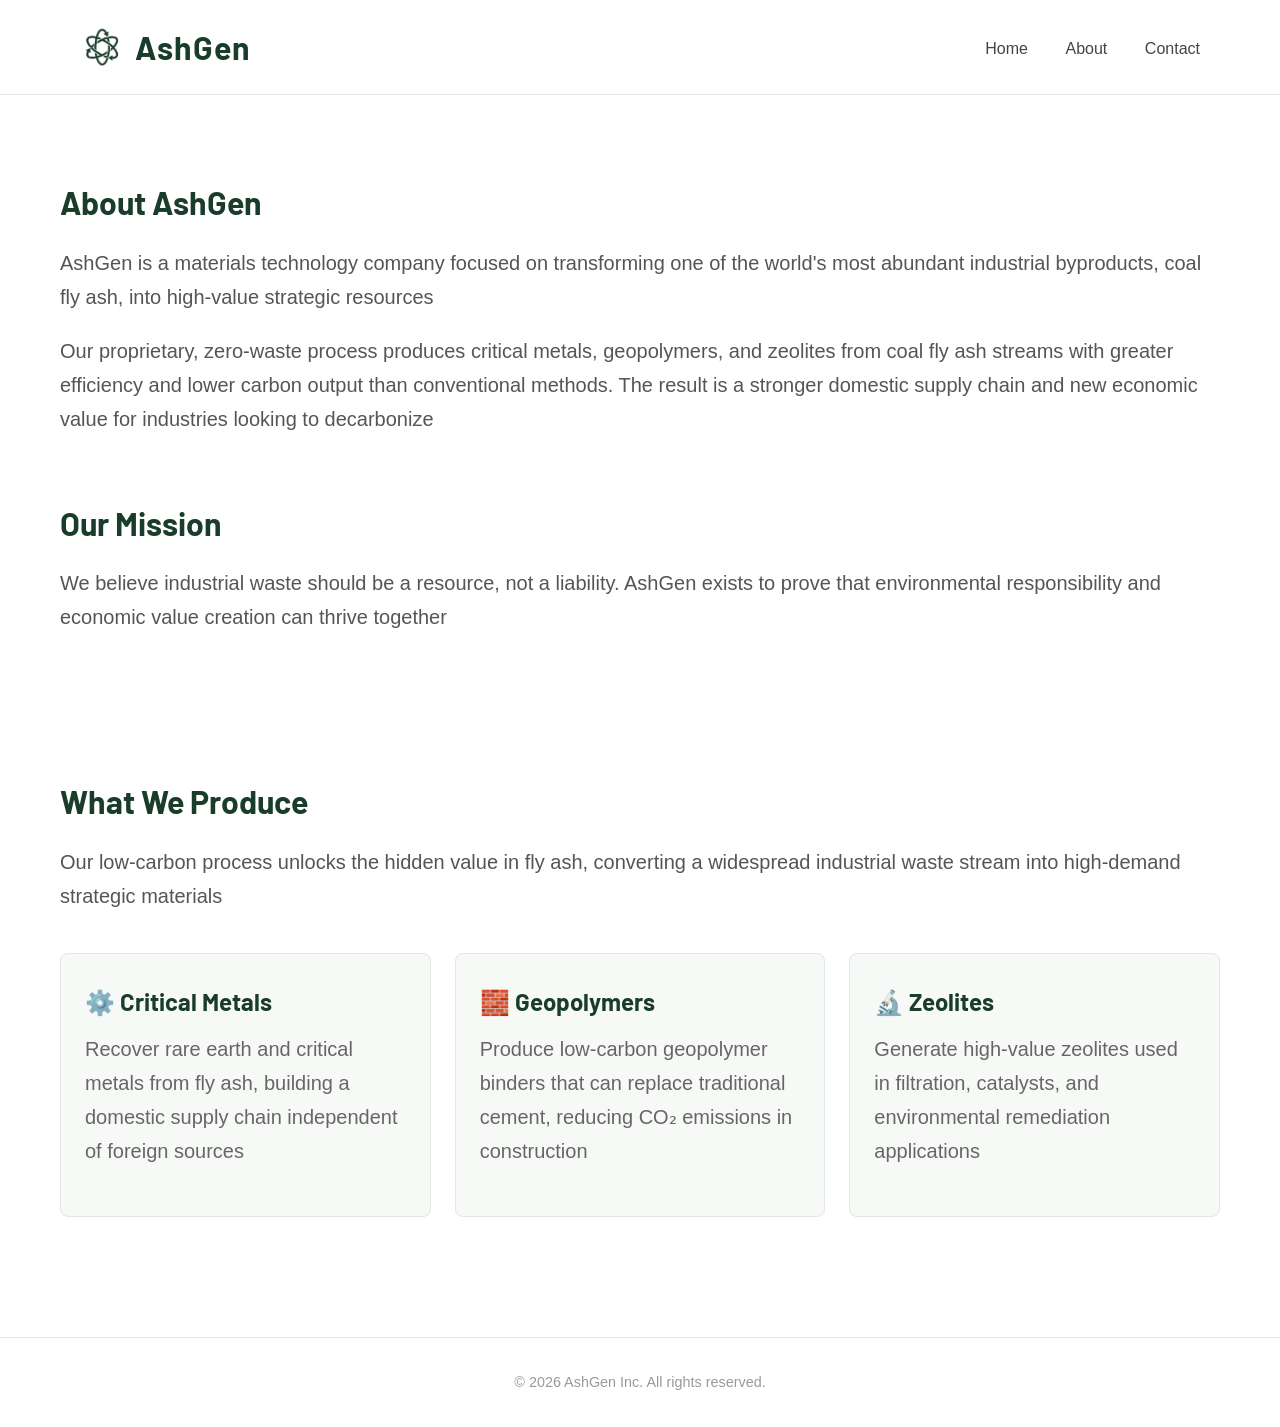
==== about.html @ aece2b5c "Company framing updates" ====
<!DOCTYPE html>
<html lang="en">
<head>
  <meta charset="UTF-8" />
  <meta name="viewport" content="width=device-width, initial-scale=1.0"/>
  <title>About — AshGen</title>
  <link rel="stylesheet" href="css/style.css" />
  <link href="https://fonts.googleapis.com/css2?family=Barlow:wght@600;700&display=swap" rel="stylesheet" />
</head>
<body>

  <nav>
    <a class="nav-logo" href="index.html">
      <img src="images/logo.png" alt="AshGen Logo" />
      AshGen
    </a>
    <div class="nav-links">
      <a href="index.html">Home</a>
      <a href="about.html">About</a>
      <a href="contact.html">Contact</a>
    </div>
  </nav>

  <div class="section" style="padding-top: 80px;">
    <h2>About AshGen</h2>
    <p>AshGen is a materials technology company focused on transforming one of the world's most abundant industrial byproducts, coal fly ash, into high-value strategic resources</p>
    <p>Our proprietary, zero-waste process produces critical metals, geopolymers, and zeolites from coal fly ash streams with greater efficiency and lower carbon output than conventional methods. The result is a stronger domestic supply chain and new economic value for industries looking to decarbonize</p>

    <h2 style="margin-top: 60px;">Our Mission</h2>
    <p>We believe industrial waste should be a resource, not a liability. AshGen exists to prove that environmental responsibility and economic value creation can thrive together</p>
  </div>
    
  <div class="section">
    <h2>What We Produce</h2>
    <p>Our low-carbon process unlocks the hidden value in fly ash, converting a widespread industrial waste stream into high-demand strategic materials</p>
    <div class="cards">
      <div class="card">
        <h3>⚙️ Critical Metals</h3>
        <p>Recover rare earth and critical metals from fly ash, building a domestic supply chain independent of foreign sources</p>
      </div>
      <div class="card">
        <h3>🧱 Geopolymers</h3>
        <p>Produce low-carbon geopolymer binders that can replace traditional cement, reducing CO₂ emissions in construction</p>
      </div>
      <div class="card">
        <h3>🔬 Zeolites</h3>
        <p>Generate high-value zeolites used in filtration, catalysts, and environmental remediation applications</p>
      </div>
    </div>
  </div>

  <footer>
    &copy; 2026 AshGen Inc. All rights reserved.
  </footer>

</body>
</html>
---- css/style.css ----
* {
  margin: 0;
  padding: 0;
  box-sizing: border-box;
}

body {
  font-family: 'Segoe UI', Arial, sans-serif;
  color: #222;
  background-color: #ffffff;
  line-height: 1.7;
  font-size: 20px;
}

h1, h2, h3, .nav-logo {
  font-family: 'Barlow', Arial, sans-serif;
  font-weight: 700;
}

/* Navigation */
nav {
  display: flex;
  justify-content: space-between;
  align-items: center;
  padding: 20px 80px;
  background-color: #fff;
  border-bottom: 1px solid #e5e5e5;
  position: sticky;
  top: 0;
  z-index: 100;
}

.nav-logo {
  font-size: 2rem;
  font-weight: 700;
  color: #1a3d2b;
  text-decoration: none;
  letter-spacing: 1px;
  display: flex;
  align-items: center;
  gap: 10px;
}

.nav-logo img {
  height: 40px;
  width: auto;
}

.nav-links a {
  margin-left: 32px;
  text-decoration: none;
  color: #444;
  font-size: 1rem;
  font-weight: 500;
  transition: color 0.2s;
}

.nav-links a:hover {
  color: #1a3d2b;
}

/* Hero */
.hero {
  padding: 60px 60px;
  max-width: 1400px;
  width: 100%;
  margin: 0 auto;
  box-sizing: border-box;
}

.hero h1 {
  font-size: 3rem;
  font-weight: 700;
  color: #1a3d2b;
  line-height: 1.2;
  margin-bottom: 24px;
}

.hero p {
  color: #555;
  max-width: 1400px;
  margin-bottom: 36px;
}

.btn {
  display: inline-block;
  padding: 14px 32px;
  background-color: #1a3d2b;
  color: #fff;
  text-decoration: none;
  border-radius: 4px;
  font-size: 1rem;
  font-weight: 600;
  transition: background-color 0.2s;
}

.btn:hover {
  background-color: #245c3f;
}

/* Sections */
.section {
  padding: 60px 60px;
  max-width: 1400px;
  width: 100%;
  margin: 0 auto;
  box-sizing: border-box;
}

.section h2 {
  font-size: 2rem;
  color: #1a3d2b;
  margin-bottom: 16px;
}

.section p {
  color: #555;
  max-width: 1400px;
  margin-bottom: 20px;
}

/* Cards */
.cards {
  display: flex;
  gap: 24px;
  flex-wrap: wrap;
  margin-top: 40px;
}

.card {
  flex: 1;
  min-width: 220px;
  background: #f7f9f7;
  border: 1px solid #e0e8e2;
  border-radius: 8px;
  padding: 28px 24px;
}

.card h3 {
  color: #1a3d2b;
  margin-bottom: 10px;
  font-size: 1.5rem;
}

.card p {
  color: #666;
}

/* Contact Form */
.contact-form {
  max-width: 580px;
  margin: 0 auto;
}

.contact-form input,
.contact-form textarea {
  width: 100%;
  padding: 14px 16px;
  margin-bottom: 18px;
  border: 1px solid #ccc;
  border-radius: 4px;
  font-size: 1rem;
  font-family: inherit;
  background: #fafafa;
  transition: border-color 0.2s;
}

.contact-form input:focus,
.contact-form textarea:focus {
  outline: none;
  border-color: #1a3d2b;
}

.contact-form textarea {
  height: 150px;
  resize: vertical;
}

.contact-form button {
  padding: 14px 36px;
  background-color: #1a3d2b;
  color: white;
  border: none;
  border-radius: 4px;
  font-size: 1rem;
  font-weight: 600;
  cursor: pointer;
  transition: background-color 0.2s;
}

.contact-form button:hover {
  background-color: #245c3f;
}

/* Footer */
footer {
  text-align: center;
  padding: 32px;
  border-top: 1px solid #e5e5e5;
  color: #999;
  font-size: 0.9rem;
  margin-top: 60px;
}

/* Image Gallery */
.image-gallery {
  display: flex;
  gap: 24px;
  flex-wrap: wrap;
  margin-top: 40px;
}

.image-gallery img {
  width: 100%;
  max-width: 420px;
  height: 260px;
  object-fit: cover;
  border-radius: 12px;
  flex: 1;
  min-width: 280px;
}

.why-ashgen {
  background: #f7f9f7;
  border-radius: 8px;
}

/* Mobile Responsive */
@media (max-width: 768px) {

  nav {
    padding: 16px 24px;
    flex-wrap: wrap;
    gap: 12px;
  }

  .nav-links a {
    margin-left: 16px;
  }

  .hero {
    padding: 60px 24px;
  }

  .hero h1 {
    font-size: 2rem;
  }

  .section {
    padding: 60px 24px;
  }

  .section h2 {
    font-size: 1.5rem;
  }

  .cards {
    flex-direction: column;
  }

  .card {
    min-width: unset;
    width: 100%;
  }

  .image-gallery {
    flex-direction: column;
  }

  .image-gallery img {
    max-width: 100%;
    height: 200px;
  }

  .contact-form {
    width: 100%;
  }

  .btn {
    width: 100%;
    text-align: center;
  }

  footer {
    padding: 24px 16px;
  }

}
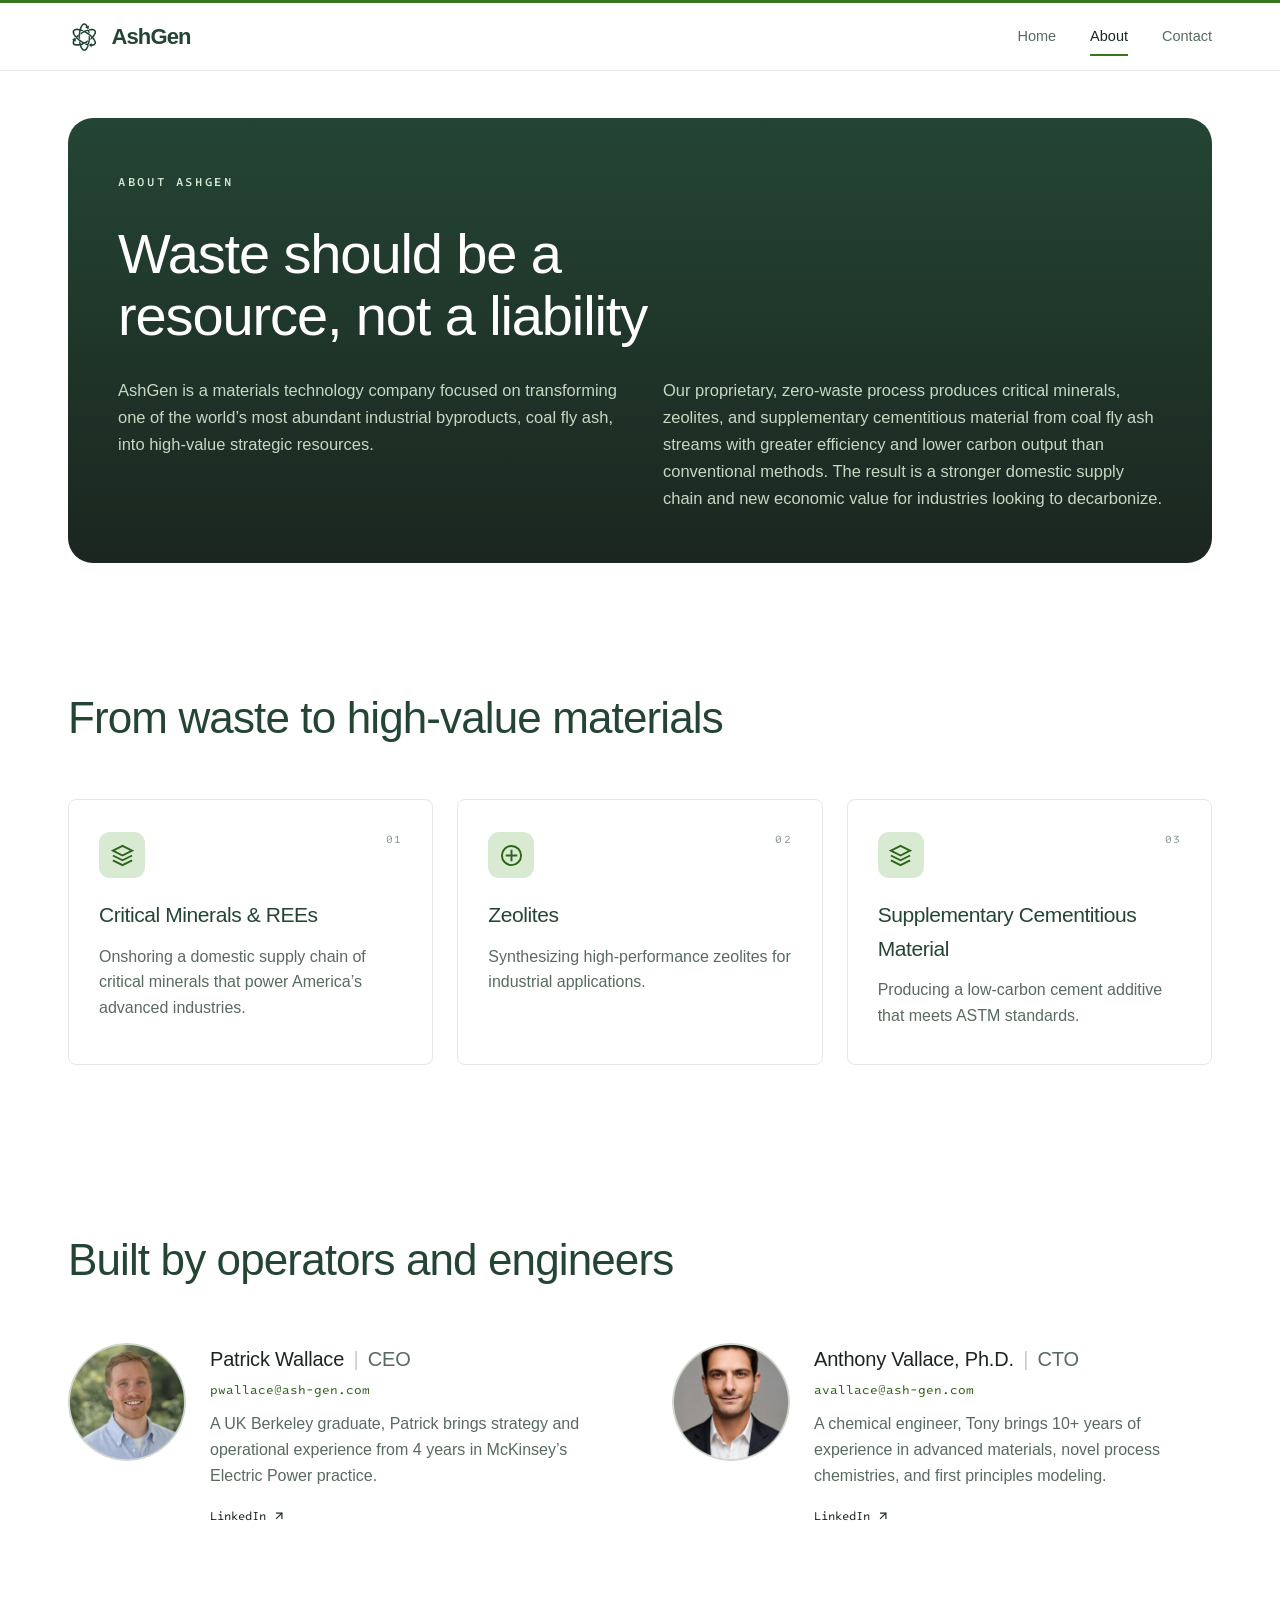
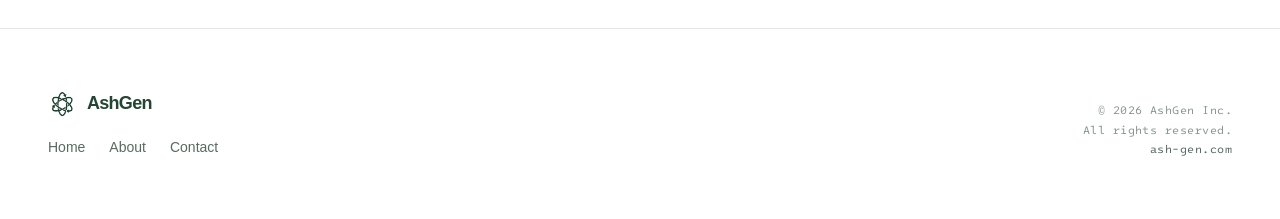
==== commit 07c0423b: "New website" ====
--- a/about.html
+++ b/about.html
@@ -5,52 +5,126 @@
   <meta name="viewport" content="width=device-width, initial-scale=1.0"/>
   <title>About — AshGen</title>
   <link rel="stylesheet" href="css/style.css" />
-  <link href="https://fonts.googleapis.com/css2?family=Barlow:wght@600;700&display=swap" rel="stylesheet" />
+  <link href="https://fonts.googleapis.com/css2?family=Intel+One+Mono:wght@400;500&display=swap" rel="stylesheet" />
 </head>
 <body>
 
+  <div class="topline"></div>
+
   <nav>
-    <a class="nav-logo" href="index.html">
-      <img src="images/logo.png" alt="AshGen Logo" />
-      AshGen
-    </a>
-    <div class="nav-links">
-      <a href="index.html">Home</a>
-      <a href="about.html">About</a>
-      <a href="contact.html">Contact</a>
+    <div class="nav-container">
+      <a class="nav-logo" href="index.html">
+        <img src="images/logo.png" alt="AshGen Logo" />
+        AshGen
+      </a>
+      <div class="nav-links">
+        <a href="index.html">Home</a>
+        <a href="about.html" class="active">About</a>
+        <a href="contact.html">Contact</a>
+      </div>
     </div>
   </nav>
 
-  <div class="section" style="padding-top: 80px;">
-    <h2>About AshGen</h2>
-    <p>AshGen is a materials technology company focused on transforming one of the world's most abundant industrial byproducts, coal fly ash, into high-value strategic resources</p>
-    <p>Our proprietary, zero-waste process produces critical metals, geopolymers, and zeolites from coal fly ash streams with greater efficiency and lower carbon output than conventional methods. The result is a stronger domestic supply chain and new economic value for industries looking to decarbonize</p>
+  <main>
+    <section class="about-hero-section">
+      <div class="about-hero-card">
+        <span class="panel-tag color-pale">About AshGen</span>
+        <h1>Waste should be a resource, not a liability</h1>
+        
+        <div class="about-hero-grid">
+          <p class="hero-desc-p">AshGen is a materials technology company focused on transforming one of the world’s most abundant industrial byproducts, coal fly ash, into high-value strategic resources.</p>
+          <p class="hero-desc-p">Our proprietary, zero-waste process produces critical minerals, zeolites, and supplementary cementitious material from coal fly ash streams with greater efficiency and lower carbon output than conventional methods. The result is a stronger domestic supply chain and new economic value for industries looking to decarbonize.</p>
+        </div>
+      </div>
+    </section>
 
-    <h2 style="margin-top: 60px;">Our Mission</h2>
-    <p>We believe industrial waste should be a resource, not a liability. AshGen exists to prove that environmental responsibility and economic value creation can thrive together</p>
-  </div>
-    
-  <div class="section">
-    <h2>What We Produce</h2>
-    <p>Our low-carbon process unlocks the hidden value in fly ash, converting a widespread industrial waste stream into high-demand strategic materials</p>
-    <div class="cards">
-      <div class="card">
-        <h3>⚙️ Critical Metals</h3>
-        <p>Recover rare earth and critical metals from fly ash, building a domestic supply chain independent of foreign sources</p>
+    <section class="value-section">
+      <div class="value-container" style="padding: 0;">
+        <h2>From waste to high-value materials</h2>
+        <div class="value-grid">
+          
+          <div class="value-card">
+            <span class="card-num">01</span>
+            <div class="icon-wrap">
+              <svg width="23" height="23" viewBox="0 0 24 24" fill="none" stroke="#2F6418" stroke-width="2"><path d="M12 2L2 7l10 5 10-5-10-5zM2 17l10 5 10-5M2 12l10 5 10-5"/></svg>
+            </div>
+            <h3>Critical Minerals & REEs</h3>
+            <p>Onshoring a domestic supply chain of critical minerals that power America’s advanced industries.</p>
+          </div>
+
+          <div class="value-card">
+            <span class="card-num">02</span>
+            <div class="icon-wrap">
+              <svg width="23" height="23" viewBox="0 0 24 24" fill="none" stroke="#2F6418" stroke-width="2"><path d="M12 22c5.523 0 10-4.477 10-10S17.523 2 12 2 2 6.477 2 12s4.477 10 10 10z"/><path d="M12 6v12M6 12h12"/></svg>
+            </div>
+            <h3>Zeolites</h3>
+            <p>Synthesizing high-performance zeolites for industrial applications.</p>
+          </div>
+
+          <div class="value-card">
+            <span class="card-num">03</span>
+            <div class="icon-wrap">
+              <svg width="23" height="23" viewBox="0 0 24 24" fill="none" stroke="#2F6418" stroke-width="2"><path d="M12 2L2 7l10 5 10-5-10-5zM2 17l10 5 10-5M2 12l10 5 10-5"/></svg>
+            </div>
+            <h3>Supplementary Cementitious Material</h3>
+            <p>Producing a low-carbon cement additive that meets ASTM standards.</p>
+          </div>
+
+        </div>
       </div>
-      <div class="card">
-        <h3>🧱 Geopolymers</h3>
-        <p>Produce low-carbon geopolymer binders that can replace traditional cement, reducing CO₂ emissions in construction</p>
+    </section>
+
+    <section class="team-section">
+      <h2>Built by operators and engineers</h2>
+      <div class="team-container">
+        
+        <div class="team-card">
+          <div class="team-pfp img-patrick"></div>
+          <div class="team-info">
+            <h3>Patrick Wallace <span class="title-separator">|</span> <span class="role-text">CEO</span></h3>
+            <a href="mailto:pwallace@ash-gen.com" class="team-email">pwallace@ash-gen.com</a>
+            <p>A UK Berkeley graduate, Patrick brings strategy and operational experience from 4 years in McKinsey’s Electric Power practice.</p>
+            <a href="#" class="linkedin-link">
+              <span>LinkedIn</span>
+              <svg width="14" height="14" viewBox="0 0 24 24" fill="none" stroke="currentColor" stroke-width="2"><line x1="7" y1="17" x2="17" y2="7"></line><polyline points="7 7 17 7 17 17"></polyline></svg>
+            </a>
+          </div>
+        </div>
+
+        <div class="team-card">
+          <div class="team-pfp img-anthony"></div>
+          <div class="team-info">
+            <h3>Anthony Vallace, Ph.D. <span class="title-separator">|</span> <span class="role-text">CTO</span></h3>
+            <a href="mailto:avallace@ash-gen.com" class="team-email">avallace@ash-gen.com</a>
+            <p>A chemical engineer, Tony brings 10+ years of experience in advanced materials, novel process chemistries, and first principles modeling.</p>
+            <a href="#" class="linkedin-link">
+              <span>LinkedIn</span>
+              <svg width="14" height="14" viewBox="0 0 24 24" fill="none" stroke="currentColor" stroke-width="2"><line x1="7" y1="17" x2="17" y2="7"></line><polyline points="7 7 17 7 17 17"></polyline></svg>
+            </a>
+          </div>
+        </div>
+
       </div>
-      <div class="card">
-        <h3>🔬 Zeolites</h3>
-        <p>Generate high-value zeolites used in filtration, catalysts, and environmental remediation applications</p>
+    </section>
+  </main>
+
+  <footer>
+    <div class="footer-wrap">
+      <div class="foot-left">
+        <div class="foot-brand">
+          <img src="images/logo.png" alt="AshGen Logo" />
+          <span>AshGen</span>
+        </div>
+        <div class="foot-links">
+          <a href="index.html">Home</a>
+          <a href="about.html">About</a>
+          <a href="contact.html">Contact</a>
+        </div>
+      </div>
+      <div class="foot-right">
+        <p>&copy; 2026 AshGen Inc.<br>All rights reserved.<br><span class="footer-domain">ash-gen.com</span></p>
       </div>
     </div>
-  </div>
-
-  <footer>
-    &copy; 2026 AshGen Inc. All rights reserved.
   </footer>
 
 </body>
--- a/css/style.css
+++ b/css/style.css
@@ -1,3 +1,16 @@
+/* Color Palette and Asset Tokens */
+:root {
+  --white: #FFFFFF;
+  --forest-green: #38761D;
+  --everglade: #244534;
+  --heavy-metal: #1B2620;
+  --corduroy: #586B60;
+  --chartreuse: #D9EAD3;
+  --gray-nurse: #E3E8E1;
+  --tasman: #CDD6CB;
+  --mantle: #8A988F;
+}
+
 * {
   margin: 0;
   padding: 0;
@@ -5,284 +18,812 @@
 }
 
 body {
-  font-family: 'Segoe UI', Arial, sans-serif;
-  color: #222;
-  background-color: #ffffff;
-  line-height: 1.7;
-  font-size: 20px;
-}
-
-h1, h2, h3, .nav-logo {
-  font-family: 'Barlow', Arial, sans-serif;
-  font-weight: 700;
-}
-
-/* Navigation */
+  font-family: -apple-system, BlinkMacSystemFont, "Segoe UI", Roboto, "Helvetica Neue", Arial, sans-serif;
+  color: var(--heavy-metal);
+  background-color: var(--white);
+  line-height: 1.6;
+  overflow-x: hidden;
+}
+
+/* Figma Top green line */
+.topline {
+  height: 3px;
+  width: 100%;
+  background: var(--forest-green);
+  position: fixed;
+  top: 0;
+  left: 0;
+  z-index: 101;
+}
+
+/* Navigation Framework */
 nav {
+  position: sticky;
+  top: 3px;
+  background: rgba(255, 255, 255, 0.85);
+  backdrop-filter: blur(8px);
+  -webkit-backdrop-filter: blur(8px);
+  border-bottom: 1px solid var(--gray-nurse);
+  z-index: 100;
+  width: 100%;
+}
+
+.nav-container {
+  max-width: 1240px;
+  margin: 0 auto;
+  padding: 16px 48px;
   display: flex;
   justify-content: space-between;
   align-items: center;
-  padding: 20px 80px;
-  background-color: #fff;
-  border-bottom: 1px solid #e5e5e5;
-  position: sticky;
-  top: 0;
-  z-index: 100;
 }
 
 .nav-logo {
-  font-size: 2rem;
-  font-weight: 700;
-  color: #1a3d2b;
-  text-decoration: none;
-  letter-spacing: 1px;
   display: flex;
   align-items: center;
   gap: 10px;
+  font-weight: 700;
+  font-size: 22px;
+  color: var(--everglade);
+  text-decoration: none;
+  letter-spacing: -0.88px;
 }
 
 .nav-logo img {
+  height: 30px;
+  width: auto;
+}
+
+.nav-links {
+  display: flex;
+  gap: 34px;
+}
+
+.nav-links a {
+  text-decoration: none;
+  font-size: 14.5px;
+  font-weight: 400;
+  color: var(--corduroy);
+  padding: 6px 0;
+  position: relative;
+  transition: color 0.2s;
+}
+
+.nav-links a:hover,
+.nav-links a.active {
+  color: var(--heavy-metal);
+}
+
+.nav-links a.active::after {
+  content: '';
+  position: absolute;
+  height: 2px;
+  left: 0;
+  right: 0;
+  bottom: -2px;
+  background: var(--forest-green);
+}
+
+/* Hero Section */
+.hero-bleed {
+  width: 100%;
+  background: url('../images/hero-bg.png') no-repeat center center/cover;
+  background-color: #f0f4f0; /* Fallback fallback background color */
+  min-height: 700px;
+  display: flex;
+  align-items: center;
+  padding: 60px 24px;
+}
+
+.hero-container {
+  max-width: 1240px;
+  width: 100%;
+  margin: 0 auto;
+  padding: 0 24px;
+}
+
+.hero-panel {
+  background: rgba(255, 255, 255, 0.93);
+  border: 1px solid var(--tasman);
+  backdrop-filter: blur(4px);
+  border-radius: 4px;
+  max-width: 620px;
+  padding: 40px;
+  box-shadow: 0px 1px 0px rgba(22, 22, 26, 0.04), 0px 30px 60px -30px rgba(22, 38, 28, 0.28);
+}
+
+.panel-tag {
+  font-family: 'Intel One Mono', monospace;
+  font-size: 12px;
+  font-weight: 500;
+  text-transform: uppercase;
+  color: var(--corduroy);
+  letter-spacing: 2.64px;
+  display: inline-block;
+  margin-bottom: 16px;
+}
+
+.hero-panel h1 {
+  font-size: 46px;
+  font-weight: 300;
+  line-height: 1.15;
+  color: var(--everglade);
+  letter-spacing: -1.04px;
+  margin-bottom: 20px;
+}
+
+.hero-panel p {
+  font-size: 17px;
+  line-height: 1.55;
+  color: var(--corduroy);
+  letter-spacing: -0.17px;
+  margin-bottom: 30px;
+}
+
+/* Buttons */
+.btn-pill {
+  display: inline-block;
+  padding: 15px 28px;
+  background-color: var(--chartreuse);
+  color: var(--everglade);
+  text-decoration: none;
+  border-radius: 999px;
+  font-size: 16px;
+  font-weight: 500;
+  letter-spacing: -0.16px;
+  transition: opacity 0.2s ease, transform 0.2s ease;
+}
+
+.btn-pill:hover {
+  opacity: 0.9;
+  transform: translateY(-1px);
+}
+
+/* Data Points Section */
+.data-points {
+  background: var(--chartreuse);
+  border-top: 1px solid var(--gray-nurse);
+  border-radius: 0px 0px 25px 25px;
+  padding: 60px 48px;
+  width: 100%;
+}
+
+.data-container {
+  max-width: 1240px;
+  margin: 0 auto;
+  display: grid;
+  grid-template-columns: repeat(3, 1xl);
+  gap: 40px;
+}
+
+.stat-box {
+  display: flex;
+  flex-direction: column;
+}
+
+.stat-num {
+  font-size: 74px;
+  font-weight: 300;
+  line-height: 1;
+  color: var(--everglade);
+  letter-spacing: -2.22px;
+  margin-bottom: 12px;
+}
+
+.stat-label {
+  font-size: 15px;
+  line-height: 1.45;
+  color: var(--corduroy);
+  max-width: 210px;
+}
+
+/* Value Section */
+.value-section {
+  padding: 100px 48px;
+  max-width: 1240px;
+  margin: 0 auto;
+  width: 100%;
+}
+
+.value-container h2 {
+  font-size: 44px;
+  font-weight: 300;
+  color: var(--everglade);
+  letter-spacing: -0.88px;
+  margin-bottom: 46px;
+}
+
+.value-grid {
+  display: grid;
+  grid-template-columns: repeat(auto-fit, minmax(300px, 1fr));
+  gap: 24px;
+}
+
+.value-card {
+  background: var(--white);
+  border: 1px solid var(--gray-nurse);
+  border-radius: 8px;
+  padding: 32px 30px;
+  position: relative;
+  min-height: 266px;
+}
+
+.card-num {
+  position: absolute;
+  top: 30px;
+  right: 30px;
+  font-family: 'Intel One Mono', monospace;
+  font-size: 11px;
+  color: var(--mantle);
+  letter-spacing: 1.1px;
+}
+
+.icon-wrap {
+  width: 46px;
+  height: 46px;
+  background: var(--chartreuse);
+  border-radius: 11px;
+  display: flex;
+  align-items: center;
+  justify-content: center;
+  margin-bottom: 20px;
+}
+
+.value-card h3 {
+  font-size: 21px;
+  font-weight: 500;
+  color: var(--everglade);
+  letter-spacing: -0.42px;
+  margin-bottom: 12px;
+}
+
+.value-card p {
+  font-size: 16px;
+  line-height: 1.6;
+  color: var(--corduroy);
+}
+
+/* Process Section */
+.process-section {
+  padding: 20px 48px 60px 48px;
+  max-width: 1240px;
+  margin: 0 auto;
+  width: 100%;
+}
+
+.process-card {
+  background: linear-gradient(90deg, var(--everglade) 0%, var(--heavy-metal) 100%);
+  border-radius: 25px;
+  padding: 50px;
+}
+
+.process-card h2 {
+  font-size: 44px;
+  font-weight: 300;
+  color: var(--white);
+  letter-spacing: -0.88px;
+  margin-bottom: 50px;
+}
+
+.stepper-timeline {
+  display: flex;
+  justify-content: space-between;
+  position: relative;
+  gap: 20px;
+}
+
+/* Horizontal line spanning steps */
+.stepper-timeline::before {
+  content: '';
+  position: absolute;
+  height: 1px;
+  left: 10px;
+  right: 10px;
+  top: 20px;
+  background: var(--tasman);
+  z-index: 1;
+}
+
+.step {
+  display: flex;
+  flex-direction: column;
+  position: relative;
+  z-index: 2;
+  flex: 1;
+}
+
+.step-node {
+  width: 40px;
   height: 40px;
+  background: var(--white);
+  border: 1px solid var(--tasman);
+  border-radius: 50%;
+  display: flex;
+  align-items: center;
+  justify-content: center;
+  font-family: 'Intel One Mono', monospace;
+  font-size: 13px;
+  color: var(--corduroy);
+  margin-bottom: 16px;
+}
+
+.step-stage {
+  font-family: 'Intel One Mono', monospace;
+  font-size: 11px;
+  color: var(--chartreuse);
+  letter-spacing: 1.32px;
+  margin-bottom: 4px;
+}
+
+.step-name {
+  font-size: 16px;
+  color: var(--white);
+  line-height: 1.25;
+}
+
+/* Contact CTA Section */
+.contact-cta {
+  padding: 40px 48px 80px;
+  max-width: 1240px;
+  margin: 0 auto;
+  width: 100%;
+}
+
+.cta-inner {
+  background: var(--everglade);
+  border-radius: 25px;
+  padding: 60px 50px;
+  display: flex;
+  justify-content: space-between;
+  align-items: center;
+  overflow: hidden;
+  position: relative;
+}
+
+.cta-content {
+  max-width: 530px;
+  position: relative;
+  z-index: 2;
+}
+
+.cta-content h2 {
+  font-size: 44px;
+  font-weight: 300;
+  color: var(--white);
+  line-height: 1.05;
+  letter-spacing: -0.88px;
+  margin-bottom: 14px;
+}
+
+.cta-content p {
+  font-size: 17px;
+  line-height: 1.5;
+  color: var(--chartreuse);
+  margin-bottom: 30px;
+}
+
+.cta-graphic {
+  position: absolute;
+  right: -20px;
+  bottom: -40px;
+  width: 400px;
+  height: 400px;
+  z-index: 1;
+  pointer-events: none;
+}
+
+.cta-graphic svg {
+  width: 100%;
+  height: 100%;
+}
+
+/* Footer Section */
+footer {
+  padding: 60px 48px;
+  border-top: 1px solid var(--gray-nurse);
+  background-color: var(--white);
+  width: 100%;
+}
+
+.footer-wrap {
+  max-width: 1240px;
+  margin: 0 auto;
+  display: flex;
+  justify-content: space-between;
+  align-items: flex-end;
+}
+
+.foot-left {
+  display: flex;
+  flex-direction: column;
+  gap: 18px;
+}
+
+.foot-brand {
+  display: flex;
+  align-items: center;
+  gap: 10px;
+  font-weight: 700;
+  font-size: 18px;
+  color: var(--everglade);
+  letter-spacing: -0.72px;
+}
+
+.foot-brand img {
+  height: 26px;
   width: auto;
 }
 
-.nav-links a {
-  margin-left: 32px;
+.foot-links {
+  display: flex;
+  gap: 24px;
+}
+
+.foot-links a {
   text-decoration: none;
-  color: #444;
-  font-size: 1rem;
+  font-size: 14px;
+  color: var(--corduroy);
+  transition: color 0.2s;
+}
+
+.foot-links a:hover {
+  color: var(--heavy-metal);
+}
+
+footer .foot-right p {
+  font-family: 'Intel One Mono', monospace;
+  font-size: 11.5px;
+  line-height: 1.7;
+  color: var(--mantle);
+  text-align: right;
+  letter-spacing: 0.46px;
+}
+
+.footer-domain {
+  color: var(--corduroy);
+}
+
+/* Mobile Responsiveness Framework */
+@media (max-width: 992px) {
+  .stepper-timeline {
+    flex-direction: column;
+    gap: 30px;
+    padding-left: 20px;
+  }
+  .stepper-timeline::before {
+    left: 20px;
+    top: 0;
+    bottom: 0;
+    width: 1px;
+    height: 100%;
+  }
+  .step {
+    flex-direction: row;
+    align-items: flex-start;
+    gap: 20px;
+  }
+  .step-node {
+    margin-bottom: 0;
+  }
+  .cta-inner {
+    flex-direction: column;
+    align-items: flex-start;
+    padding: 40px 30px;
+  }
+  .cta-graphic {
+    position: relative;
+    right: 0;
+    bottom: 0;
+    width: 250px;
+    height: 250px;
+    margin-top: 20px;
+    align-self: flex-end;
+  }
+}
+
+@media (max-width: 768px) {
+  .nav-container {
+    padding: 16px 24px;
+  }
+  .hero-panel h1 {
+    font-size: 32px;
+  }
+  .data-container {
+    grid-template-columns: 1fr;
+    gap: 30px;
+  }
+  .value-section, .process-section, .contact-cta, footer {
+    padding: 40px 24px;
+  }
+  .footer-wrap {
+    flex-direction: column;
+    align-items: flex-start;
+    gap: 30px;
+  }
+  footer .foot-right p {
+    text-align: left;
+  }
+}
+
+/* About Page Specific Layout Styles */
+.about-hero-section {
+  padding: 50px 48px 20px;
+  max-width: 1240px;
+  margin: 0 auto;
+  width: 100%;
+}
+
+.about-hero-card {
+  background: linear-gradient(180deg, var(--everglade) 0%, var(--heavy-metal) 100%);
+  border-radius: 25px;
+  padding: 50px;
+}
+
+.color-pale {
+  color: var(--chartreuse) !important;
+}
+
+.about-hero-card h1 {
+  font-size: 56px;
+  font-weight: 300;
+  line-height: 1.1;
+  color: var(--white);
+  letter-spacing: -1.12px;
+  margin: 16px 0 30px;
+  max-width: 600px;
+}
+
+.about-hero-grid {
+  display: grid;
+  grid-template-columns: 1fr 1fr;
+  gap: 46px;
+}
+
+.hero-desc-p {
+  font-size: 16.5px;
+  line-height: 1.65;
+  color: var(--chartreuse);
+  opacity: 0.9;
+}
+
+/* Team Component Styles */
+.team-section {
+  padding: 60px 48px 100px;
+  max-width: 1240px;
+  margin: 0 auto;
+  width: 100%;
+}
+
+.team-section h2 {
+  font-size: 44px;
+  font-weight: 300;
+  color: var(--everglade);
+  letter-spacing: -0.88px;
+  margin-bottom: 48px;
+}
+
+.team-container {
+  display: flex;
+  gap: 64px;
+  flex-wrap: wrap;
+}
+
+.team-card {
+  display: flex;
+  gap: 24px;
+  flex: 1;
+  min-width: 450px;
+}
+
+.team-pfp {
+  width: 118px;
+  height: 118px;
+  border: 1px solid var(--tasman);
+  border-radius: 59px;
+  flex-shrink: 0;
+  background-size: cover;
+  background-position: center;
+}
+
+/* Fallback color states until images are placed */
+.img-patrick { background-image: url('../images/patrick.png'); background-color: #eee; }
+.img-anthony { background-image: url('../images/anthony.png'); background-color: #eee; }
+
+.team-info h3 {
+  font-size: 20px;
   font-weight: 500;
-  transition: color 0.2s;
-}
-
-.nav-links a:hover {
-  color: #1a3d2b;
-}
-
-/* Hero */
-.hero {
-  padding: 60px 60px;
-  max-width: 1400px;
-  width: 100%;
-  margin: 0 auto;
-  box-sizing: border-box;
-}
-
-.hero h1 {
-  font-size: 3rem;
-  font-weight: 700;
-  color: #1a3d2b;
-  line-height: 1.2;
-  margin-bottom: 24px;
-}
-
-.hero p {
-  color: #555;
-  max-width: 1400px;
-  margin-bottom: 36px;
-}
-
-.btn {
+  color: var(--heavy-metal);
+  letter-spacing: -0.2px;
+}
+
+.title-separator {
+  color: #ccc;
+  font-weight: 300;
+  margin: 0 4px;
+}
+
+.role-text {
+  color: var(--corduroy);
+  font-weight: 400;
+}
+
+.team-email {
+  font-family: 'Intel One Mono', monospace;
+  font-size: 12.5px;
+  color: #2F6418;
+  text-decoration: none;
   display: inline-block;
-  padding: 14px 32px;
-  background-color: #1a3d2b;
-  color: #fff;
+  margin: 4px 0 12px;
+}
+
+.team-email:hover {
+  text-decoration: underline;
+}
+
+.team-info p {
+  font-size: 16px;
+  line-height: 1.6;
+  color: var(--corduroy);
+  margin-bottom: 14px;
+  max-width: 380px;
+}
+
+.linkedin-link {
+  display: inline-flex;
+  align-items: center;
+  gap: 6px;
+  font-family: 'Intel One Mono', monospace;
+  font-size: 12px;
+  color: var(--heavy-metal);
   text-decoration: none;
-  border-radius: 4px;
-  font-size: 1rem;
-  font-weight: 600;
-  transition: background-color 0.2s;
-}
-
-.btn:hover {
-  background-color: #245c3f;
-}
-
-/* Sections */
-.section {
-  padding: 60px 60px;
-  max-width: 1400px;
-  width: 100%;
-  margin: 0 auto;
-  box-sizing: border-box;
-}
-
-.section h2 {
-  font-size: 2rem;
-  color: #1a3d2b;
-  margin-bottom: 16px;
-}
-
-.section p {
-  color: #555;
-  max-width: 1400px;
-  margin-bottom: 20px;
-}
-
-/* Cards */
-.cards {
-  display: flex;
-  gap: 24px;
-  flex-wrap: wrap;
-  margin-top: 40px;
-}
-
-.card {
-  flex: 1;
-  min-width: 220px;
-  background: #f7f9f7;
-  border: 1px solid #e0e8e2;
+  border-bottom: 1px solid transparent;
+  padding-bottom: 2px;
+}
+
+.linkedin-link:hover {
+  border-color: var(--heavy-metal);
+}
+
+/* Mobile responsive extensions for the About section layouts */
+@media (max-width: 992px) {
+  .about-hero-grid {
+    grid-template-columns: 1fr;
+    gap: 24px;
+  }
+  .about-hero-card h1 {
+    font-size: 42px;
+  }
+  .team-card {
+    min-width: 100%;
+  }
+}
+
+@media (max-width: 576px) {
+  .team-card {
+    flex-direction: column;
+    align-items: flex-start;
+    gap: 16px;
+  }
+}
+
+/* Contact Page Specific Layout Styles */
+.contact-page-section {
+  padding: 80px 48px 120px;
+  max-width: 1240px;
+  margin: 0 auto;
+  width: 100%;
+}
+
+.contact-page-container {
+  max-width: 634px; /* Matches the designer's maximum width constraint */
+  width: 100%;
+}
+
+.contact-header {
+  margin-bottom: 40px;
+}
+
+.contact-header h1 {
+  font-size: 56px;
+  font-weight: 300;
+  line-height: 1.05;
+  color: var(--everglade);
+  letter-spacing: -1.12px;
+  margin: 12px 0 16px;
+}
+
+.contact-lede {
+  font-size: 19px;
+  font-weight: 500;
+  line-height: 1.55;
+  color: var(--corduroy);
+  letter-spacing: -0.19px;
+}
+
+/* Contact Form Components */
+.contact-page-form {
+  display: flex;
+  flex-direction: column;
+  gap: 19px;
+  width: 100%;
+  max-width: 620px;
+}
+
+.form-group {
+  display: flex;
+  flex-direction: column;
+  gap: 8px;
+  width: 100%;
+}
+
+.form-group label {
+  font-family: 'Intel One Mono', monospace;
+  font-size: 11px;
+  font-weight: 400;
+  text-transform: uppercase;
+  color: var(--corduroy);
+  letter-spacing: 1.32px;
+}
+
+.form-ctrl {
+  width: 100%;
+  height: 46px;
+  background: var(--white);
+  border: 1px solid var(--tasman);
   border-radius: 8px;
-  padding: 28px 24px;
-}
-
-.card h3 {
-  color: #1a3d2b;
-  margin-bottom: 10px;
-  font-size: 1.5rem;
-}
-
-.card p {
-  color: #666;
-}
-
-/* Contact Form */
-.contact-form {
-  max-width: 580px;
-  margin: 0 auto;
-}
-
-.contact-form input,
-.contact-form textarea {
-  width: 100%;
-  padding: 14px 16px;
-  margin-bottom: 18px;
-  border: 1px solid #ccc;
-  border-radius: 4px;
-  font-size: 1rem;
-  font-family: inherit;
-  background: #fafafa;
-  transition: border-color 0.2s;
-}
-
-.contact-form input:focus,
-.contact-form textarea:focus {
+  padding: 13px 14px;
+  font-family: -apple-system, BlinkMacSystemFont, "Segoe UI", Roboto, sans-serif;
+  font-size: 15px;
+  color: var(--heavy-metal);
+  transition: border-color 0.2s ease, box-shadow 0.2s ease;
+}
+
+.form-ctrl::placeholder {
+  color: var(--mantle);
+}
+
+.form-ctrl:focus {
   outline: none;
-  border-color: #1a3d2b;
-}
-
-.contact-form textarea {
-  height: 150px;
+  border-color: var(--forest-green);
+  box-shadow: 0 0 0 3px rgba(56, 118, 29, 0.1);
+}
+
+.form-textarea {
+  height: 151px;
+  min-height: 150px;
   resize: vertical;
-}
-
-.contact-form button {
-  padding: 14px 36px;
-  background-color: #1a3d2b;
-  color: white;
+  line-height: 1.5;
+}
+
+.form-submit-row {
+  margin-top: 1px;
+  display: flex;
+  justify-content: flex-start;
+}
+
+.btn-submit {
   border: none;
-  border-radius: 4px;
-  font-size: 1rem;
-  font-weight: 600;
   cursor: pointer;
-  transition: background-color 0.2s;
-}
-
-.contact-form button:hover {
-  background-color: #245c3f;
-}
-
-/* Footer */
-footer {
+  width: auto;
+  min-width: 166px;
   text-align: center;
-  padding: 32px;
-  border-top: 1px solid #e5e5e5;
-  color: #999;
-  font-size: 0.9rem;
-  margin-top: 60px;
-}
-
-/* Image Gallery */
-.image-gallery {
-  display: flex;
-  gap: 24px;
-  flex-wrap: wrap;
-  margin-top: 40px;
-}
-
-.image-gallery img {
-  width: 100%;
-  max-width: 420px;
-  height: 260px;
-  object-fit: cover;
-  border-radius: 12px;
-  flex: 1;
-  min-width: 280px;
-}
-
-.why-ashgen {
-  background: #f7f9f7;
-  border-radius: 8px;
-}
-
-/* Mobile Responsive */
+}
+
+/* Mobile Responsive Extension Rules */
 @media (max-width: 768px) {
-
-  nav {
-    padding: 16px 24px;
-    flex-wrap: wrap;
-    gap: 12px;
-  }
-
-  .nav-links a {
-    margin-left: 16px;
-  }
-
-  .hero {
-    padding: 60px 24px;
-  }
-
-  .hero h1 {
-    font-size: 2rem;
-  }
-
-  .section {
-    padding: 60px 24px;
-  }
-
-  .section h2 {
-    font-size: 1.5rem;
-  }
-
-  .cards {
-    flex-direction: column;
-  }
-
-  .card {
-    min-width: unset;
-    width: 100%;
-  }
-
-  .image-gallery {
-    flex-direction: column;
-  }
-
-  .image-gallery img {
-    max-width: 100%;
-    height: 200px;
-  }
-
-  .contact-form {
-    width: 100%;
-  }
-
-  .btn {
-    width: 100%;
-    text-align: center;
-  }
-
-  footer {
-    padding: 24px 16px;
-  }
-
+  .contact-page-section {
+    padding: 40px 24px 80px;
+  }
+  
+  .contact-header h1 {
+    font-size: 42px;
+  }
+
+  .contact-lede {
+    font-size: 17px;
+    line-height: 1.45;
+  }
+  
+  .btn-submit {
+    width: 100%; /* Spans full screen width cleanly on small devices */
+  }
 }
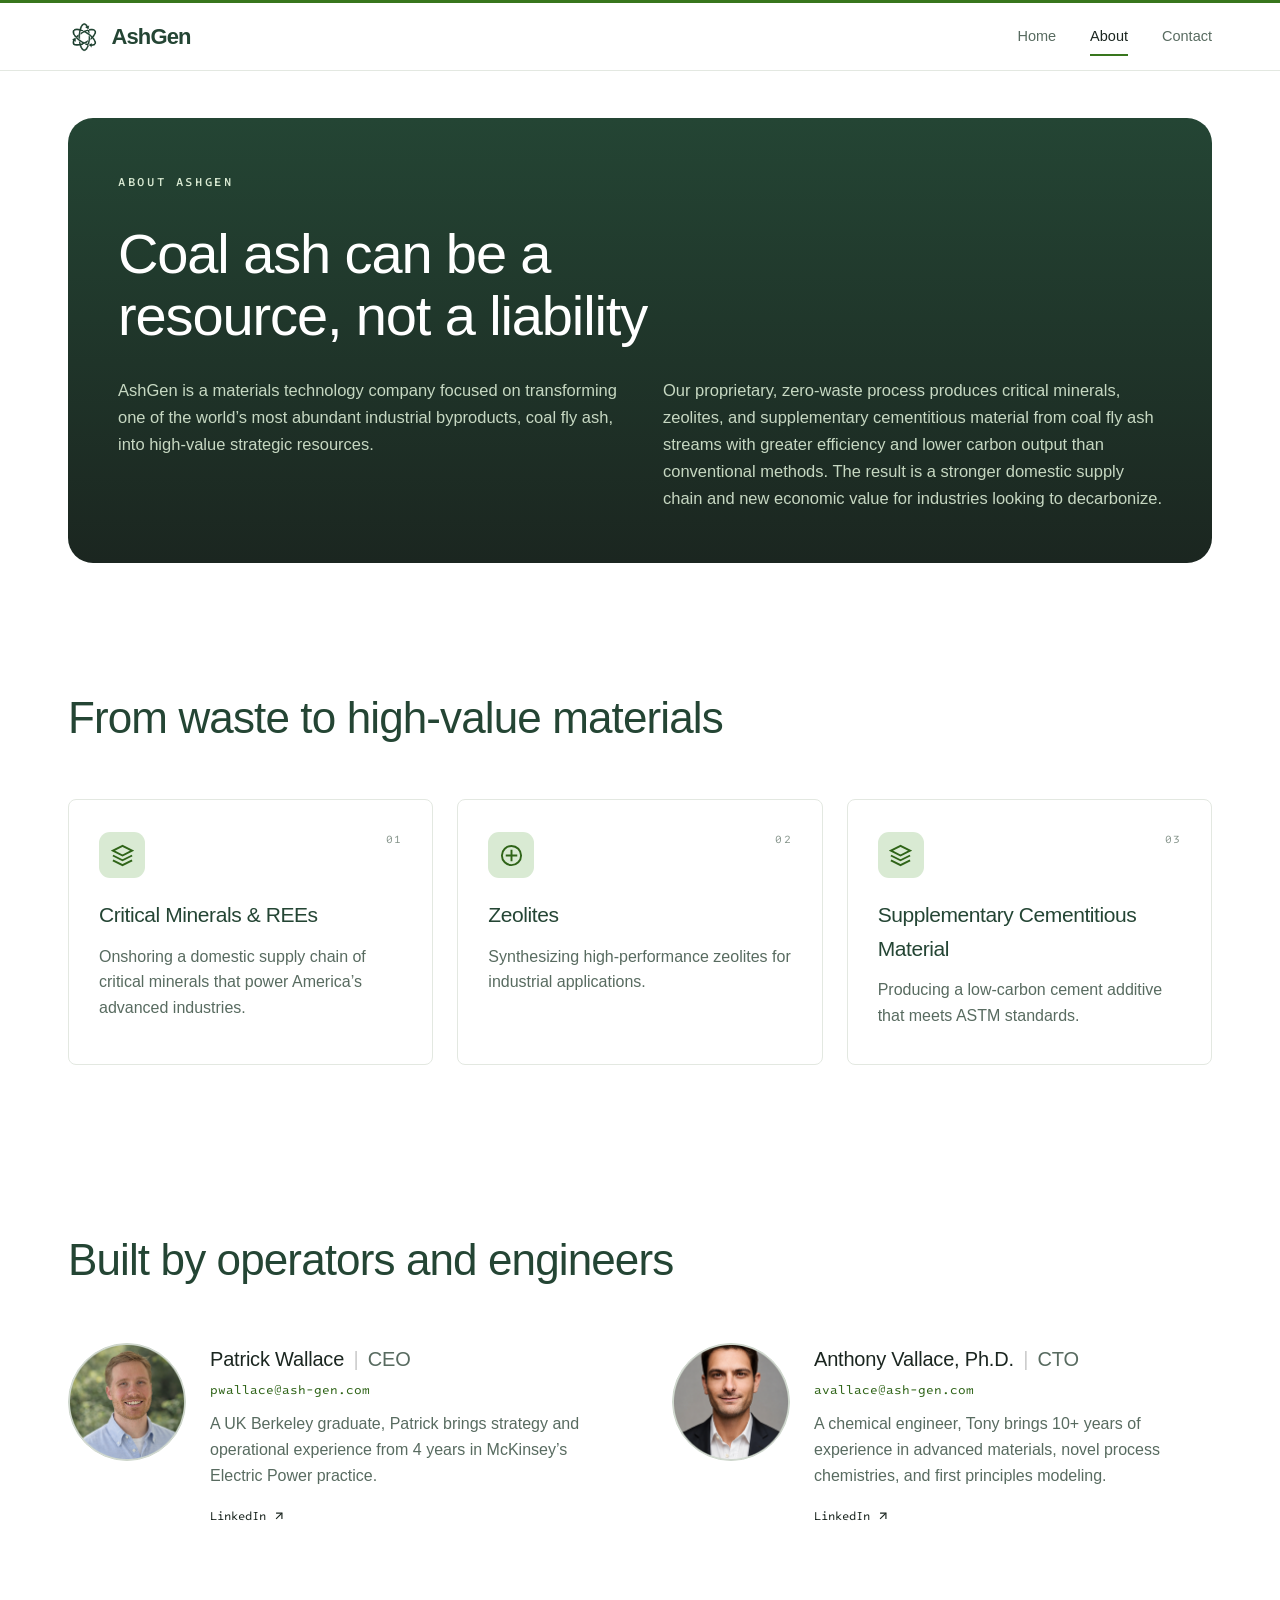
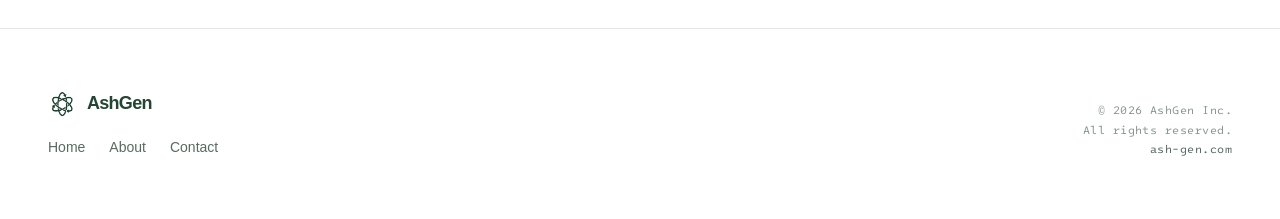
==== commit af30e388: "Wording changes" ====
--- a/about.html
+++ b/about.html
@@ -29,7 +29,7 @@
     <section class="about-hero-section">
       <div class="about-hero-card">
         <span class="panel-tag color-pale">About AshGen</span>
-        <h1>Waste should be a resource, not a liability</h1>
+        <h1>Coal ash can be a resource, not a liability</h1>
         
         <div class="about-hero-grid">
           <p class="hero-desc-p">AshGen is a materials technology company focused on transforming one of the world’s most abundant industrial byproducts, coal fly ash, into high-value strategic resources.</p>
--- a/css/style.css
+++ b/css/style.css
@@ -191,7 +191,7 @@
   max-width: 1240px;
   margin: 0 auto;
   display: grid;
-  grid-template-columns: repeat(3, 1xl);
+  grid-template-columns: repeat(3, 1fr); /* Changed from 1xl to 1fr */
   gap: 40px;
 }
 
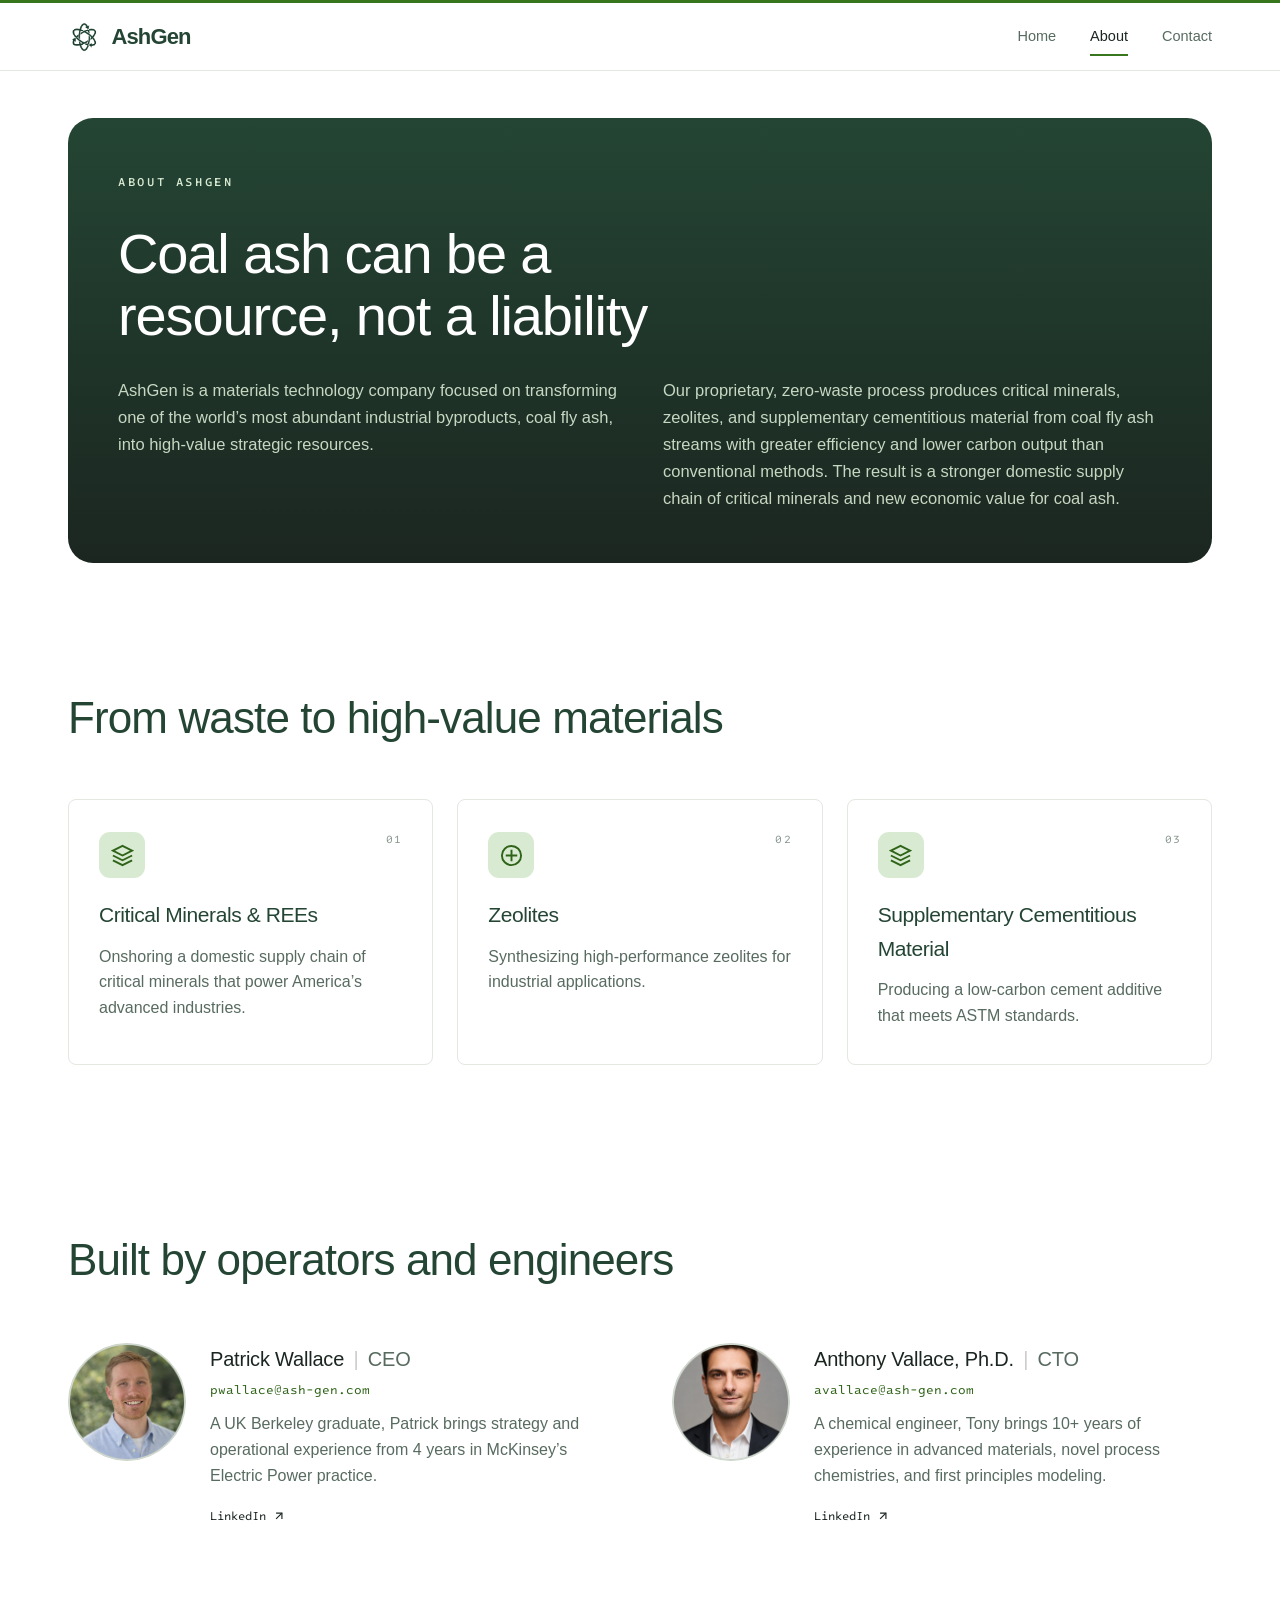
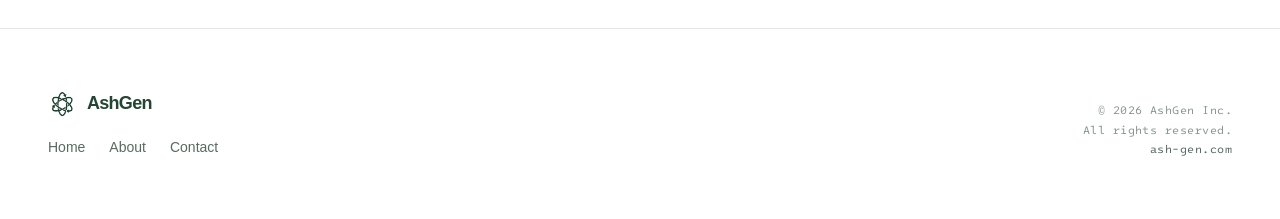
==== commit ce5e6bc3: "updated linkedIn links" ====
--- a/about.html
+++ b/about.html
@@ -33,7 +33,7 @@
         
         <div class="about-hero-grid">
           <p class="hero-desc-p">AshGen is a materials technology company focused on transforming one of the world’s most abundant industrial byproducts, coal fly ash, into high-value strategic resources.</p>
-          <p class="hero-desc-p">Our proprietary, zero-waste process produces critical minerals, zeolites, and supplementary cementitious material from coal fly ash streams with greater efficiency and lower carbon output than conventional methods. The result is a stronger domestic supply chain and new economic value for industries looking to decarbonize.</p>
+          <p class="hero-desc-p">Our proprietary, zero-waste process produces critical minerals, zeolites, and supplementary cementitious material from coal fly ash streams with greater efficiency and lower carbon output than conventional methods. The result is a stronger domestic supply chain of critical minerals and new economic value for coal ash.</p>
         </div>
       </div>
     </section>
@@ -74,7 +74,7 @@
       </div>
     </section>
 
-    <section class="team-section">
+<section class="team-section">
       <h2>Built by operators and engineers</h2>
       <div class="team-container">
         
@@ -84,7 +84,7 @@
             <h3>Patrick Wallace <span class="title-separator">|</span> <span class="role-text">CEO</span></h3>
             <a href="mailto:pwallace@ash-gen.com" class="team-email">pwallace@ash-gen.com</a>
             <p>A UK Berkeley graduate, Patrick brings strategy and operational experience from 4 years in McKinsey’s Electric Power practice.</p>
-            <a href="#" class="linkedin-link">
+            <a href="https://www.linkedin.com/in/patrickwallace21" target="_blank" rel="noopener noreferrer" class="linkedin-link">
               <span>LinkedIn</span>
               <svg width="14" height="14" viewBox="0 0 24 24" fill="none" stroke="currentColor" stroke-width="2"><line x1="7" y1="17" x2="17" y2="7"></line><polyline points="7 7 17 7 17 17"></polyline></svg>
             </a>
@@ -97,7 +97,7 @@
             <h3>Anthony Vallace, Ph.D. <span class="title-separator">|</span> <span class="role-text">CTO</span></h3>
             <a href="mailto:avallace@ash-gen.com" class="team-email">avallace@ash-gen.com</a>
             <p>A chemical engineer, Tony brings 10+ years of experience in advanced materials, novel process chemistries, and first principles modeling.</p>
-            <a href="#" class="linkedin-link">
+            <a href="https://www.linkedin.com/in/anthony-vallace/" target="_blank" rel="noopener noreferrer" class="linkedin-link">
               <span>LinkedIn</span>
               <svg width="14" height="14" viewBox="0 0 24 24" fill="none" stroke="currentColor" stroke-width="2"><line x1="7" y1="17" x2="17" y2="7"></line><polyline points="7 7 17 7 17 17"></polyline></svg>
             </a>
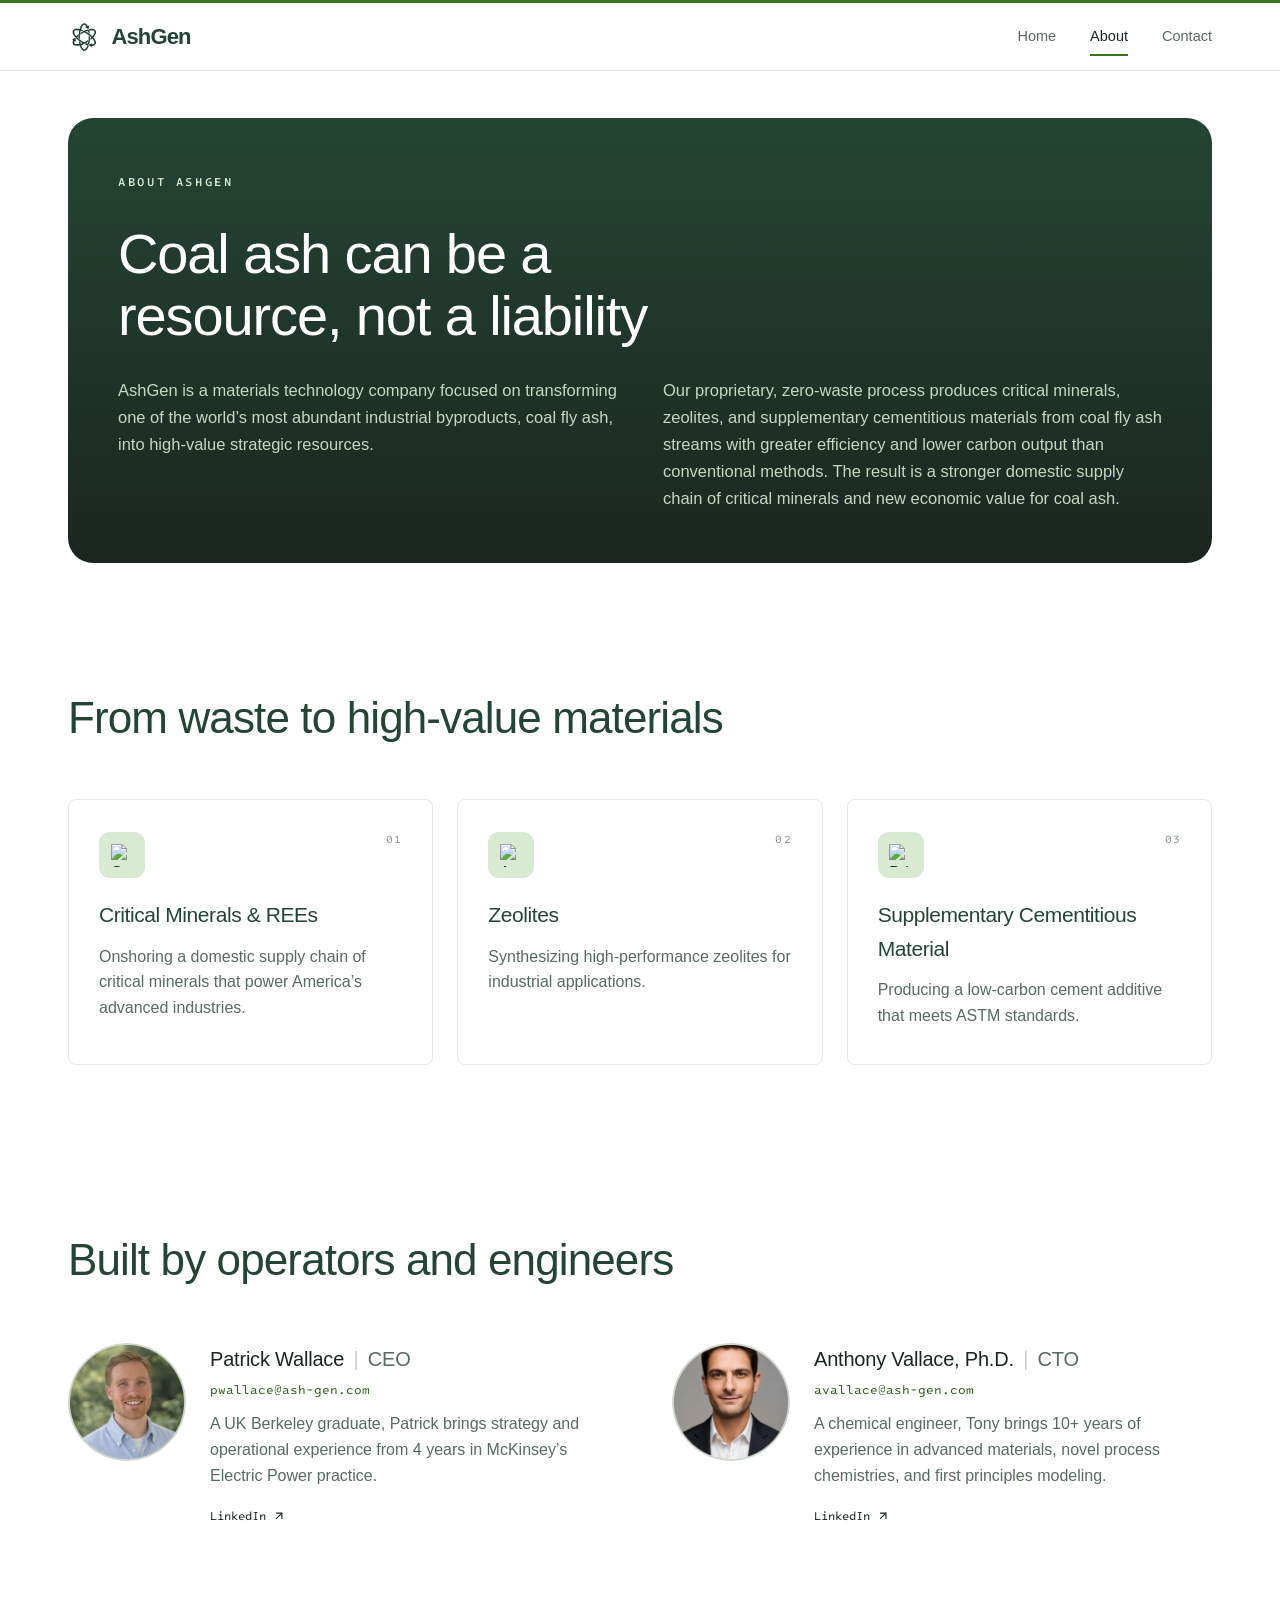
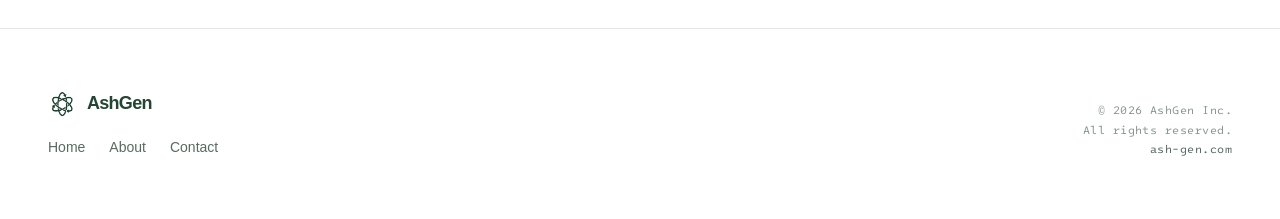
==== commit e8c4e9c0: "icon changes" ====
--- a/about.html
+++ b/about.html
@@ -33,7 +33,7 @@
         
         <div class="about-hero-grid">
           <p class="hero-desc-p">AshGen is a materials technology company focused on transforming one of the world’s most abundant industrial byproducts, coal fly ash, into high-value strategic resources.</p>
-          <p class="hero-desc-p">Our proprietary, zero-waste process produces critical minerals, zeolites, and supplementary cementitious material from coal fly ash streams with greater efficiency and lower carbon output than conventional methods. The result is a stronger domestic supply chain of critical minerals and new economic value for coal ash.</p>
+          <p class="hero-desc-p">Our proprietary, zero-waste process produces critical minerals, zeolites, and supplementary cementitious materials from coal fly ash streams with greater efficiency and lower carbon output than conventional methods. The result is a stronger domestic supply chain of critical minerals and new economic value for coal ash.</p>
         </div>
       </div>
     </section>
@@ -46,7 +46,7 @@
           <div class="value-card">
             <span class="card-num">01</span>
             <div class="icon-wrap">
-              <svg width="23" height="23" viewBox="0 0 24 24" fill="none" stroke="#2F6418" stroke-width="2"><path d="M12 2L2 7l10 5 10-5-10-5zM2 17l10 5 10-5M2 12l10 5 10-5"/></svg>
+              <img src="gem.svg" alt="Gem Icon" style="width: 23px; height: 23px;">
             </div>
             <h3>Critical Minerals & REEs</h3>
             <p>Onshoring a domestic supply chain of critical minerals that power America’s advanced industries.</p>
@@ -55,7 +55,7 @@
           <div class="value-card">
             <span class="card-num">02</span>
             <div class="icon-wrap">
-              <svg width="23" height="23" viewBox="0 0 24 24" fill="none" stroke="#2F6418" stroke-width="2"><path d="M12 22c5.523 0 10-4.477 10-10S17.523 2 12 2 2 6.477 2 12s4.477 10 10 10z"/><path d="M12 6v12M6 12h12"/></svg>
+              <img src="atom.svg" alt="Atom Icon" style="width: 23px; height: 23px;">
             </div>
             <h3>Zeolites</h3>
             <p>Synthesizing high-performance zeolites for industrial applications.</p>
@@ -64,7 +64,7 @@
           <div class="value-card">
             <span class="card-num">03</span>
             <div class="icon-wrap">
-              <svg width="23" height="23" viewBox="0 0 24 24" fill="none" stroke="#2F6418" stroke-width="2"><path d="M12 2L2 7l10 5 10-5-10-5zM2 17l10 5 10-5M2 12l10 5 10-5"/></svg>
+              <img src="brick-wall.svg" alt="Brick Wall Icon" style="width: 23px; height: 23px;">
             </div>
             <h3>Supplementary Cementitious Material</h3>
             <p>Producing a low-carbon cement additive that meets ASTM standards.</p>
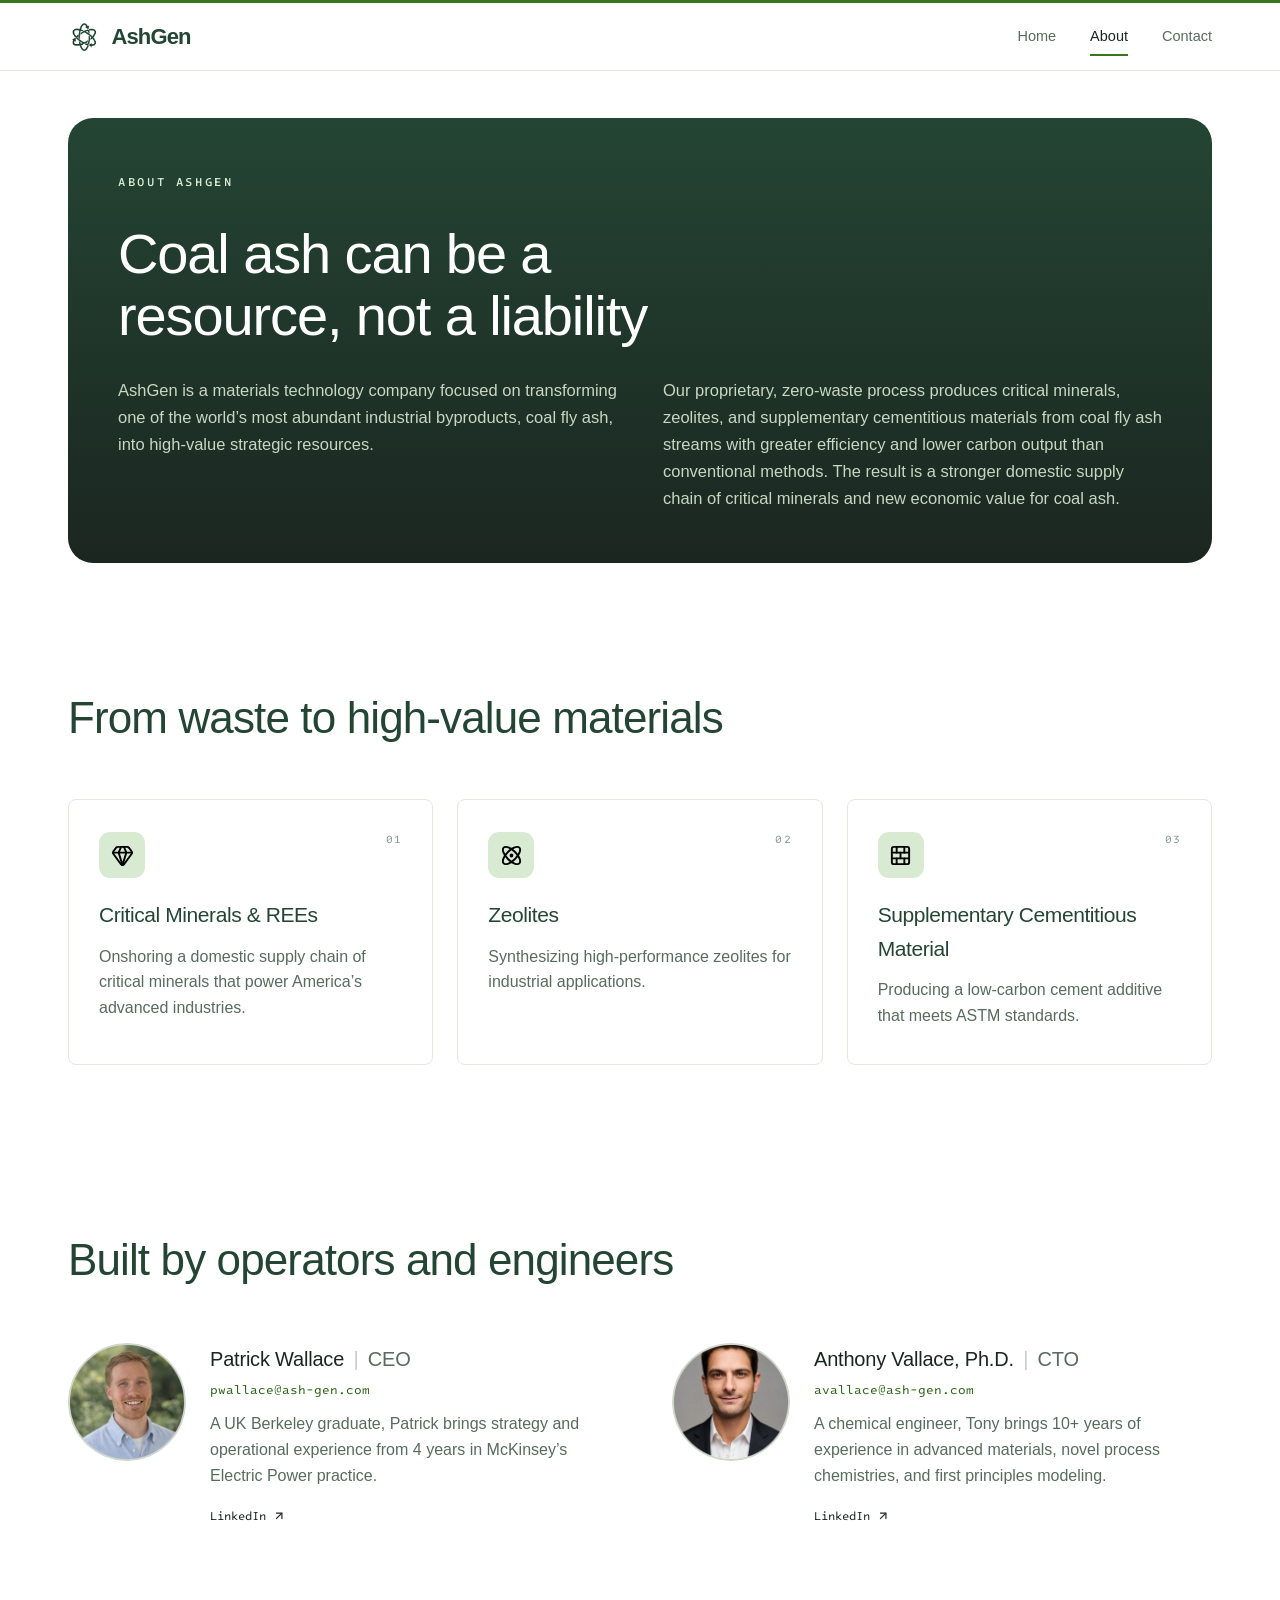
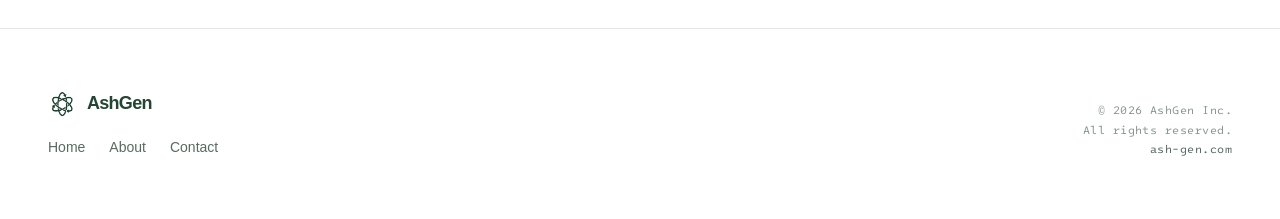
==== commit d6156c72: "fixed icons" ====
--- a/about.html
+++ b/about.html
@@ -46,7 +46,7 @@
           <div class="value-card">
             <span class="card-num">01</span>
             <div class="icon-wrap">
-              <img src="gem.svg" alt="Gem Icon" style="width: 23px; height: 23px;">
+              <img src="images/gem.svg" alt="Gem Icon" style="width: 23px; height: 23px;">
             </div>
             <h3>Critical Minerals & REEs</h3>
             <p>Onshoring a domestic supply chain of critical minerals that power America’s advanced industries.</p>
@@ -55,7 +55,7 @@
           <div class="value-card">
             <span class="card-num">02</span>
             <div class="icon-wrap">
-              <img src="atom.svg" alt="Atom Icon" style="width: 23px; height: 23px;">
+              <img src="images/atom.svg" alt="Atom Icon" style="width: 23px; height: 23px;">
             </div>
             <h3>Zeolites</h3>
             <p>Synthesizing high-performance zeolites for industrial applications.</p>
@@ -64,7 +64,7 @@
           <div class="value-card">
             <span class="card-num">03</span>
             <div class="icon-wrap">
-              <img src="brick-wall.svg" alt="Brick Wall Icon" style="width: 23px; height: 23px;">
+              <img src="images/brick-wall.svg" alt="Brick Wall Icon" style="width: 23px; height: 23px;">
             </div>
             <h3>Supplementary Cementitious Material</h3>
             <p>Producing a low-carbon cement additive that meets ASTM standards.</p>
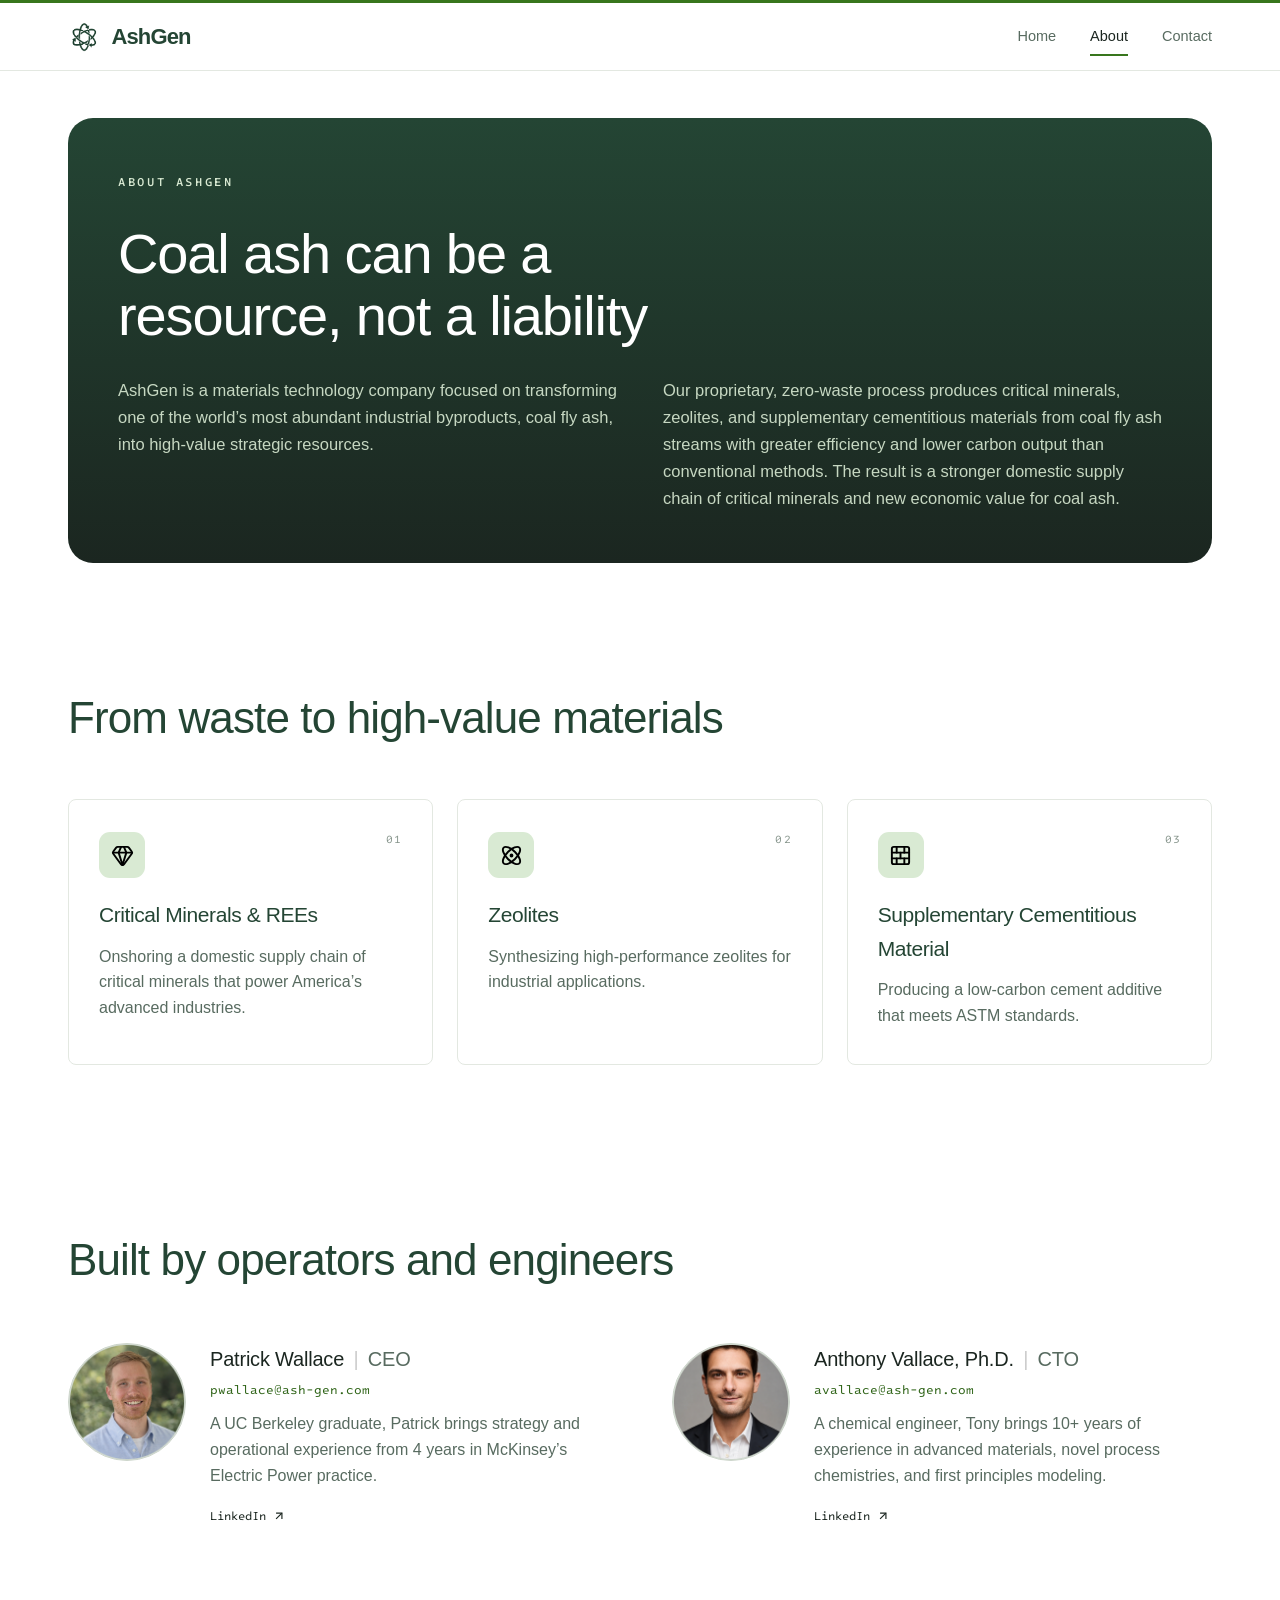
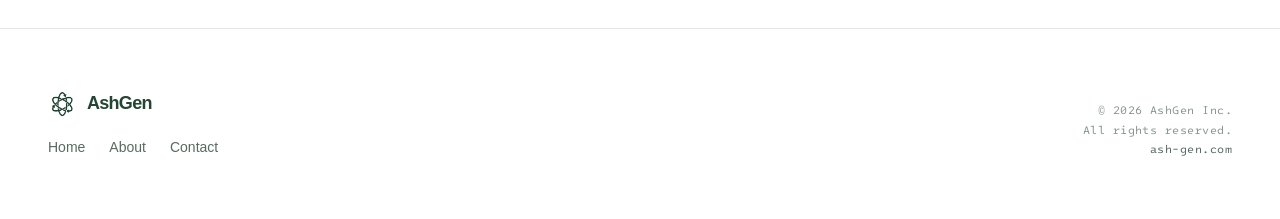
==== commit 83db203b: "typo" ====
--- a/about.html
+++ b/about.html
@@ -83,7 +83,7 @@
           <div class="team-info">
             <h3>Patrick Wallace <span class="title-separator">|</span> <span class="role-text">CEO</span></h3>
             <a href="mailto:pwallace@ash-gen.com" class="team-email">pwallace@ash-gen.com</a>
-            <p>A UK Berkeley graduate, Patrick brings strategy and operational experience from 4 years in McKinsey’s Electric Power practice.</p>
+            <p>A UC Berkeley graduate, Patrick brings strategy and operational experience from 4 years in McKinsey’s Electric Power practice.</p>
             <a href="https://www.linkedin.com/in/patrickwallace21" target="_blank" rel="noopener noreferrer" class="linkedin-link">
               <span>LinkedIn</span>
               <svg width="14" height="14" viewBox="0 0 24 24" fill="none" stroke="currentColor" stroke-width="2"><line x1="7" y1="17" x2="17" y2="7"></line><polyline points="7 7 17 7 17 17"></polyline></svg>
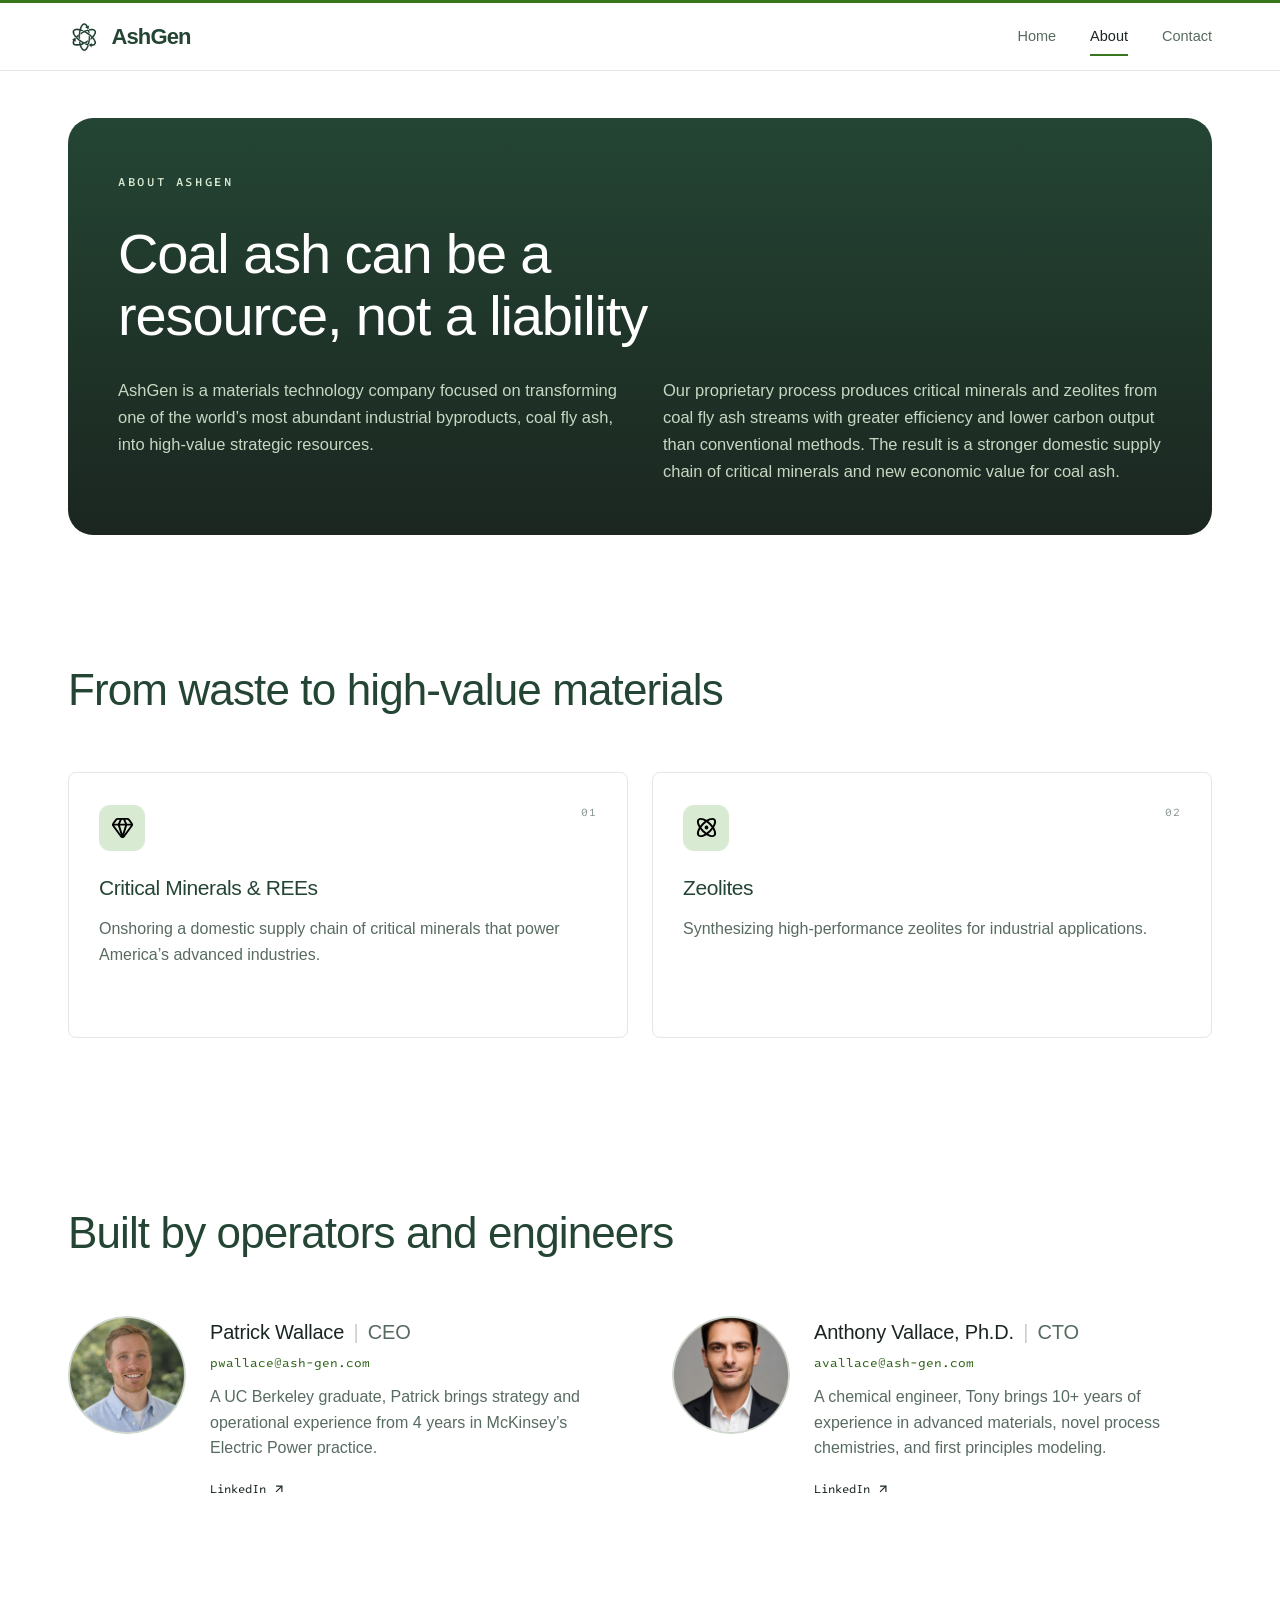
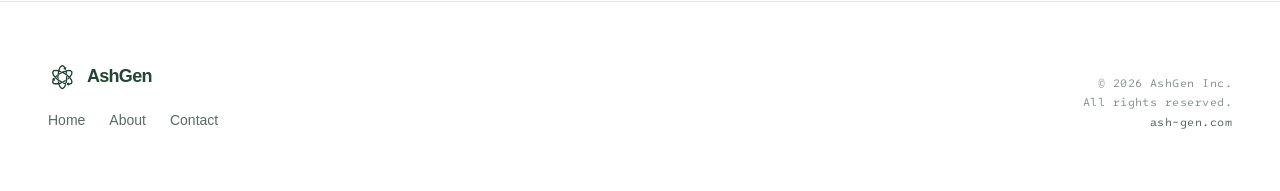
==== commit 6e15d098: "removed SCM" ====
--- a/about.html
+++ b/about.html
@@ -33,7 +33,7 @@
         
         <div class="about-hero-grid">
           <p class="hero-desc-p">AshGen is a materials technology company focused on transforming one of the world’s most abundant industrial byproducts, coal fly ash, into high-value strategic resources.</p>
-          <p class="hero-desc-p">Our proprietary, zero-waste process produces critical minerals, zeolites, and supplementary cementitious materials from coal fly ash streams with greater efficiency and lower carbon output than conventional methods. The result is a stronger domestic supply chain of critical minerals and new economic value for coal ash.</p>
+          <p class="hero-desc-p">Our proprietary process produces critical minerals and zeolites from coal fly ash streams with greater efficiency and lower carbon output than conventional methods. The result is a stronger domestic supply chain of critical minerals and new economic value for coal ash.</p>
         </div>
       </div>
     </section>
@@ -59,15 +59,6 @@
             </div>
             <h3>Zeolites</h3>
             <p>Synthesizing high-performance zeolites for industrial applications.</p>
-          </div>
-
-          <div class="value-card">
-            <span class="card-num">03</span>
-            <div class="icon-wrap">
-              <img src="images/brick-wall.svg" alt="Brick Wall Icon" style="width: 23px; height: 23px;">
-            </div>
-            <h3>Supplementary Cementitious Material</h3>
-            <p>Producing a low-carbon cement additive that meets ASTM standards.</p>
           </div>
 
         </div>
